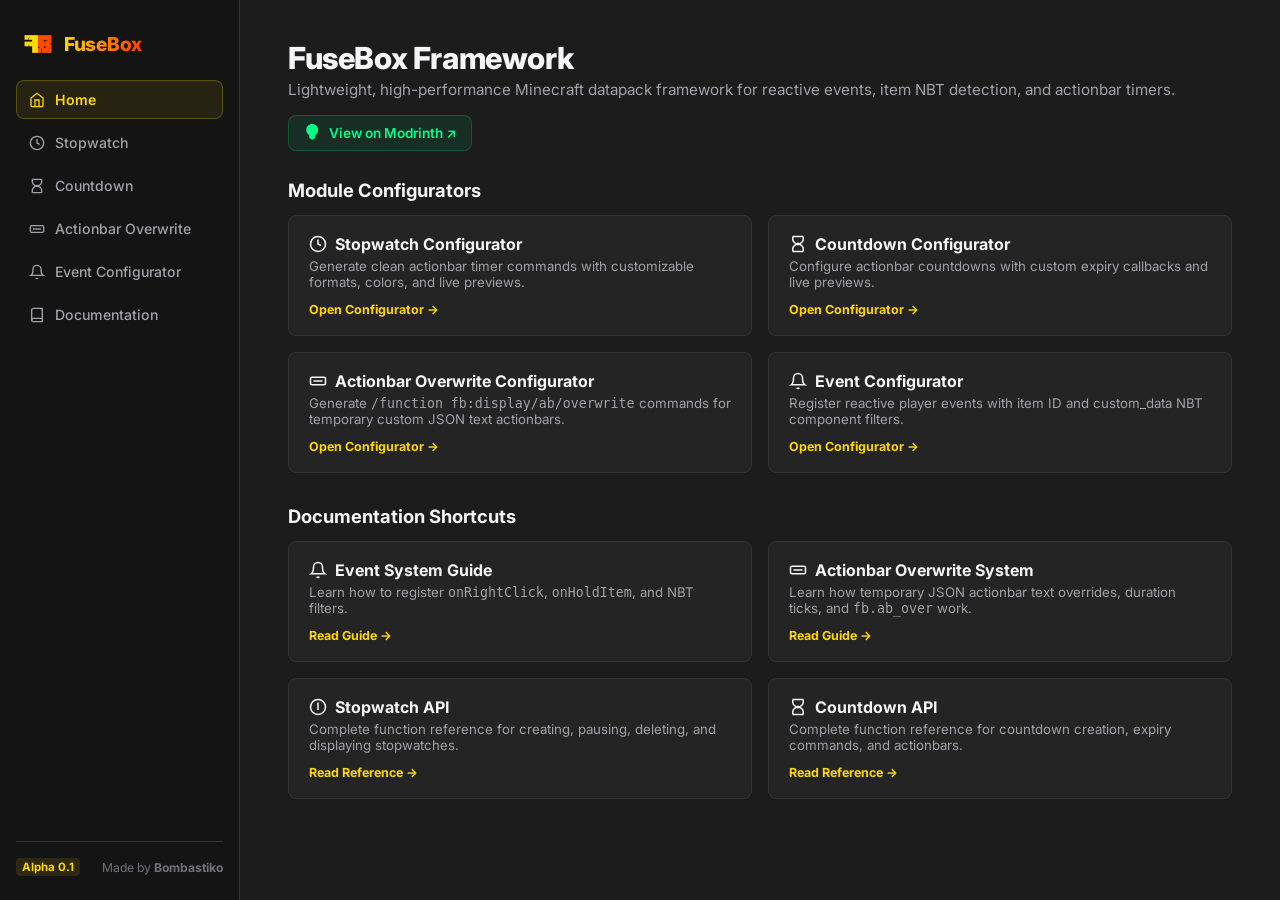
==== FuseBox/Wiki/index.html @ 9934d52d "Fix field visibility toggling and remove prefix text from Plain Text Builder in Actionbar Configurat" ====
<!DOCTYPE html>
<html lang="en">
<head>
  <meta charset="UTF-8">
  <meta name="viewport" content="width=device-width, initial-scale=1.0">
  <title>FuseBox Wiki & Configurator</title>
  <link rel="stylesheet" href="style.css?v=14.0">
  <link rel="preconnect" href="https://fonts.googleapis.com">
  <link rel="preconnect" href="https://fonts.gstatic.com" crossorigin>
  <link href="https://fonts.googleapis.com/css2?family=Inter:wght@400;500;600;700;800&family=JetBrains+Mono:wght@400;600&display=swap" rel="stylesheet">
</head>
<body>

  <!-- SIDEBAR NAVIGATION -->
  <aside class="sidebar">
    <div>
      <!-- LOGO BRAND (NO BOX / NO BORDER) -->
      <div class="logo-brand">
        <img src="logo.png" alt="FuseBox Logo" width="32" height="32" style="width:32px; height:32px; max-width:32px; max-height:32px; object-fit:contain;" class="logo-img">
        <span class="logo-title">FuseBox</span>
      </div>

      <nav class="menu">
        <button class="menu-item active" data-page="home-page">
          <svg viewBox="0 0 24 24" width="16" height="16" stroke="currentColor" stroke-width="2" fill="none"><path d="M3 9l9-7 9 7v11a2 2 0 0 1-2 2H5a2 2 0 0 1-2-2z"></path><polyline points="9 22 9 12 15 12 15 22"></polyline></svg>
          Home
        </button>

        <button class="menu-item" data-page="configurator-page">
          <svg viewBox="0 0 24 24" width="16" height="16" stroke="currentColor" stroke-width="2" fill="none"><circle cx="12" cy="12" r="10"></circle><polyline points="12 6 12 12 16 14"></polyline></svg>
          Stopwatch
        </button>

        <button class="menu-item" data-page="cd-configurator-page">
          <svg viewBox="0 0 24 24" width="16" height="16" stroke="currentColor" stroke-width="2" fill="none"><path d="M5 2h14M5 22h14M19 2v4c0 3-3 5-7 7-4-2-7-4-7-7V2M5 22v-4c0-3 3-5 7-7 4 2 7 4 7 7v4"></path></svg>
          Countdown
        </button>

        <button class="menu-item" data-page="ab-configurator-page">
          <svg viewBox="0 0 24 24" width="16" height="16" stroke="currentColor" stroke-width="2" fill="none"><rect x="2" y="7" width="20" height="10" rx="2" ry="2"></rect><line x1="6" y1="12" x2="18" y2="12"></line></svg>
          Actionbar Overwrite
        </button>

        <button class="menu-item" data-page="event-generator-page">
          <svg viewBox="0 0 24 24" width="16" height="16" stroke="currentColor" stroke-width="2" fill="none"><path d="M18 8A6 6 0 0 0 6 8c0 7-3 9-3 9h18s-3-2-3-9"></path><path d="M13.73 21a2 2 0 0 1-3.46 0"></path></svg>
          Event Configurator
        </button>

        <button class="menu-item" data-page="docs-page">
          <svg viewBox="0 0 24 24" width="16" height="16" stroke="currentColor" stroke-width="2" fill="none"><path d="M4 19.5A2.5 2.5 0 0 1 6.5 17H20"></path><path d="M6.5 2H20v20H6.5A2.5 2.5 0 0 1 4 19.5v-15A2.5 2.5 0 0 1 6.5 2z"></path></svg>
          Documentation
        </button>
      </nav>
    </div>

    <!-- SIDEBAR FOOTER -->
    <div class="sidebar-footer">
      <span class="version-tag">Alpha 0.1</span>
      <span>Made by <strong>Bombastiko</strong></span>
    </div>
  </aside>

  <!-- MAIN CONTENT AREA -->
  <main class="content">

    <!-- PAGE 0: HOME / DASHBOARD OVERVIEW -->
    <div id="home-page" class="page active">
      <div class="page-header">
        <h1>FuseBox Framework</h1>
        <p>Lightweight, high-performance Minecraft datapack framework for reactive events, item NBT detection, and actionbar timers.</p>
        <div style="margin-top:16px;">
          <a href="https://modrinth.com/datapack/fusebox" target="_blank" class="btn-modrinth">
            <svg width="18" height="18" viewBox="0 0 24 24" fill="currentColor"><path d="M12.252 0c-4.35 0-7.89 3.54-7.89 7.89 0 2.92 1.6 5.48 3.97 6.81v3.91l3.92 2.37 3.92-2.37v-3.91c2.37-1.33 3.97-3.89 3.97-6.81 0-4.35-3.54-7.89-7.89-7.89z"></path></svg>
            View on Modrinth ↗
          </a>
        </div>
      </div>

      <div style="margin-bottom:32px;">
        <h2 style="font-size:1.15rem; font-weight:700; margin-bottom:14px; color:var(--text-main);">Module Configurators</h2>
        <div class="shortcut-grid">
          <div class="shortcut-card" onclick="switchPage('configurator-page')">
            <div>
              <h3>
                <svg viewBox="0 0 24 24" width="18" height="18" stroke="currentColor" stroke-width="2" fill="none"><circle cx="12" cy="12" r="10"></circle><polyline points="12 6 12 12 16 14"></polyline></svg>
                Stopwatch Configurator
              </h3>
              <p>Generate clean actionbar timer commands with customizable formats, colors, and live previews.</p>
            </div>
            <div class="shortcut-arrow">Open Configurator →</div>
          </div>

          <div class="shortcut-card" onclick="switchPage('cd-configurator-page')">
            <div>
              <h3>
                <svg viewBox="0 0 24 24" width="18" height="18" stroke="currentColor" stroke-width="2" fill="none"><path d="M5 2h14M5 22h14M19 2v4c0 3-3 5-7 7-4-2-7-4-7-7V2M5 22v-4c0-3 3-5 7-7 4 2 7 4 7 7v4"></path></svg>
                Countdown Configurator
              </h3>
              <p>Configure actionbar countdowns with custom expiry callbacks and live previews.</p>
            </div>
            <div class="shortcut-arrow">Open Configurator →</div>
          </div>

          <div class="shortcut-card" onclick="switchPage('ab-configurator-page')">
            <div>
              <h3>
                <svg viewBox="0 0 24 24" width="18" height="18" stroke="currentColor" stroke-width="2" fill="none"><rect x="2" y="7" width="20" height="10" rx="2" ry="2"></rect><line x1="6" y1="12" x2="18" y2="12"></line></svg>
                Actionbar Overwrite Configurator
              </h3>
              <p>Generate <code>/function fb:display/ab/overwrite</code> commands for temporary custom JSON text actionbars.</p>
            </div>
            <div class="shortcut-arrow">Open Configurator →</div>
          </div>

          <div class="shortcut-card" onclick="switchPage('event-generator-page')">
            <div>
              <h3>
                <svg viewBox="0 0 24 24" width="18" height="18" stroke="currentColor" stroke-width="2" fill="none"><path d="M18 8A6 6 0 0 0 6 8c0 7-3 9-3 9h18s-3-2-3-9"></path><path d="M13.73 21a2 2 0 0 1-3.46 0"></path></svg>
                Event Configurator
              </h3>
              <p>Register reactive player events with item ID and custom_data NBT component filters.</p>
            </div>
            <div class="shortcut-arrow">Open Configurator →</div>
          </div>
        </div>
      </div>

      <div>
        <h2 style="font-size:1.15rem; font-weight:700; margin-bottom:14px; color:var(--text-main);">Documentation Shortcuts</h2>
        <div class="shortcut-grid">
          <div class="shortcut-card" onclick="switchPage('docs-page'); switchDocTab('doc-events');">
            <div>
              <h3>
                <svg viewBox="0 0 24 24" width="18" height="18" stroke="currentColor" stroke-width="2" fill="none"><path d="M18 8A6 6 0 0 0 6 8c0 7-3 9-3 9h18s-3-2-3-9"></path><path d="M13.73 21a2 2 0 0 1-3.46 0"></path></svg>
                Event System Guide
              </h3>
              <p>Learn how to register <code>onRightClick</code>, <code>onHoldItem</code>, and NBT filters.</p>
            </div>
            <div class="shortcut-arrow">Read Guide →</div>
          </div>

          <div class="shortcut-card" onclick="switchPage('docs-page'); switchDocTab('doc-actionbar');">
            <div>
              <h3>
                <svg viewBox="0 0 24 24" width="18" height="18" stroke="currentColor" stroke-width="2" fill="none"><rect x="2" y="7" width="20" height="10" rx="2" ry="2"></rect><line x1="6" y1="12" x2="18" y2="12"></line></svg>
                Actionbar Overwrite System
              </h3>
              <p>Learn how temporary JSON actionbar text overrides, duration ticks, and <code>fb.ab_over</code> work.</p>
            </div>
            <div class="shortcut-arrow">Read Guide →</div>
          </div>

          <div class="shortcut-card" onclick="switchPage('docs-page'); switchDocTab('doc-stopwatches');">
            <div>
              <h3>
                <svg viewBox="0 0 24 24" width="18" height="18" stroke="currentColor" stroke-width="2" fill="none"><circle cx="12" cy="12" r="10"></circle><polyline points="12 6 12 16 14"></polyline></svg>
                Stopwatch API
              </h3>
              <p>Complete function reference for creating, pausing, deleting, and displaying stopwatches.</p>
            </div>
            <div class="shortcut-arrow">Read Reference →</div>
          </div>

          <div class="shortcut-card" onclick="switchPage('docs-page'); switchDocTab('doc-countdowns');">
            <div>
              <h3>
                <svg viewBox="0 0 24 24" width="18" height="18" stroke="currentColor" stroke-width="2" fill="none"><path d="M5 2h14M5 22h14M19 2v4c0 3-3 5-7 7-4-2-7-4-7-7V2M5 22v-4c0-3 3-5 7-7 4 2 7 4 7 7v4"></path></svg>
                Countdown API
              </h3>
              <p>Complete function reference for countdown creation, expiry commands, and actionbars.</p>
            </div>
            <div class="shortcut-arrow">Read Reference →</div>
          </div>
        </div>
      </div>
    </div>

    <!-- PAGE 1: STOPWATCH -->
    <div id="configurator-page" class="page">
      <div class="page-header">
        <h1>Stopwatch Configurator</h1>
        <p>Generate <code>/function fb:sw/display_ab_custom</code> commands for actionbar timers.</p>
      </div>

      <div class="config-layout">
        <!-- FORM CARD -->
        <div class="card">
          <div class="card-title">Stopwatch Parameters</div>
          <form id="configForm" onsubmit="event.preventDefault();">
            <div class="form-grid">
              <div class="field">
                <label for="player">Target Selector / Player *</label>
                <input type="text" id="player" placeholder="e.g. @a, @s, or player name">
              </div>

              <div class="field" id="global-type-group">
                <label for="global_type">Global Type</label>
                <select id="global_type">
                  <option value="soft" selected>Soft (Custom Override)</option>
                  <option value="hard">Hard (Force All)</option>
                </select>
              </div>

              <div class="field">
                <label for="sw">Stopwatch Name *</label>
                <input type="text" id="sw" placeholder="e.g. demo">
              </div>

              <div class="field">
                <label for="format">Format</label>
                <select id="format">
                  <option value="digital">Digital (HH:MM:SS)</option>
                  <option value="digital_short" selected>Digital Short (MM:SS.ms)</option>
                  <option value="letters">Letters (Xd Xh Xm Xs)</option>
                  <option value="dynamic">Dynamic</option>
                </select>
              </div>

              <div class="field">
                <label for="color">Primary Color</label>
                <select id="color">
                  <option value="gold" selected>Gold</option>
                  <option value="yellow">Yellow</option>
                  <option value="white">White</option>
                  <option value="gray">Gray</option>
                  <option value="red">Red</option>
                  <option value="green">Green</option>
                </select>
              </div>

              <div class="field">
                <label for="color_sec">Separator Color</label>
                <select id="color_sec">
                  <option value="yellow" selected>Yellow</option>
                  <option value="gold">Gold</option>
                  <option value="white">White</option>
                  <option value="gray">Gray</option>
                </select>
              </div>

              <div class="field">
                <label for="color_num">Number Color</label>
                <select id="color_num">
                  <option value="white" selected>White</option>
                  <option value="gold">Gold</option>
                  <option value="yellow">Yellow</option>
                </select>
              </div>

              <div class="field full-width">
                <label for="prefix">Prefix Text</label>
                <input type="text" id="prefix" placeholder="e.g. Timer: ">
              </div>

              <div class="field full-width">
                <label for="suffix">Suffix Text</label>
                <input type="text" id="suffix" placeholder="e.g.  (Active)">
              </div>

              <div class="field toggle-field full-width">
                <label for="bold">Apply Bold Formatting</label>
                <label class="switch">
                  <input type="checkbox" id="bold">
                  <span class="slider"></span>
                </label>
              </div>
            </div>
          </form>
        </div>

        <!-- PREVIEW & COMMAND CARD -->
        <div>
          <!-- PREVIEW CARD -->
          <div class="card brand-border-card" style="margin-bottom:24px;">
            <div class="card-title">
              <span>Actionbar Live Preview</span>
              <div style="display:flex; align-items:center; gap:6px;">
                <label for="preview-paused" style="font-size:0.75rem; color:var(--text-muted);">Paused</label>
                <input type="checkbox" id="preview-paused">
              </div>
            </div>
            <div class="preview-box">
              <div id="actionbarPreview" class="actionbar-text">Timer: 00:00.00</div>
            </div>
          </div>

          <!-- COMMAND CARD -->
          <div class="card brand-border-card">
            <div class="card-title">Generated Command</div>
            <div class="command-container">
              <div class="command-code"><code id="commandOutput">/function fb:sw/display_ab_custom {player:"@a",sw:"demo",format:"digital_short",color:"gold",color_sec:"yellow",color_num:"white",prefix:"Timer: ",suffix:"",bold:"false",global_type:"soft"}</code></div>
              <button id="copyBtn" class="btn-copy-compact">
                <svg width="14" height="14" viewBox="0 0 24 24" fill="none" stroke="currentColor" stroke-width="2"><path d="M16 4h2a2 2 0 0 1 2 2v14a2 2 0 0 1-2 2H6a2 2 0 0 1-2-2V6a2 2 0 0 1 2-2h2"></path><rect x="8" y="2" width="8" height="4" rx="1" ry="1"></rect></svg>
                Copy Command
              </button>
            </div>
          </div>
        </div>
      </div>
    </div>

    <!-- PAGE 2: COUNTDOWN -->
    <div id="cd-configurator-page" class="page">
      <div class="page-header">
        <h1>Countdown Configurator</h1>
        <p>Generate commands for actionbar countdowns with optional expiry callbacks.</p>
      </div>

      <div class="config-layout">
        <!-- FORM CARD -->
        <div class="card">
          <div class="card-title">Countdown Parameters</div>
          <form id="cdConfigForm" onsubmit="event.preventDefault();">
            <div class="form-grid">
              <div class="field">
                <label for="cd-player">Target Selector / Player *</label>
                <input type="text" id="cd-player" placeholder="e.g. @a, @s, or player name">
              </div>

              <div class="field" id="cd-global-type-group">
                <label for="cd-global_type">Global Type</label>
                <select id="cd-global_type">
                  <option value="soft" selected>Soft (Custom Override)</option>
                  <option value="hard">Hard (Force All)</option>
                </select>
              </div>

              <div class="field">
                <label for="cd-name">Countdown Name *</label>
                <input type="text" id="cd-name" placeholder="e.g. timer1">
              </div>

              <div class="field">
                <label for="cd-format">Format</label>
                <select id="cd-format">
                  <option value="digital">Digital (HH:MM:SS)</option>
                  <option value="digital_short" selected>Digital Short (MM:SS.ms)</option>
                  <option value="letters">Letters (Xd Xh Xm Xs)</option>
                  <option value="dynamic">Dynamic</option>
                </select>
              </div>

              <div class="field">
                <label for="cd-h">Hours</label>
                <input type="number" id="cd-h" placeholder="0" min="0">
              </div>

              <div class="field">
                <label for="cd-m">Minutes</label>
                <input type="number" id="cd-m" placeholder="1" min="0">
              </div>

              <div class="field">
                <label for="cd-s">Seconds</label>
                <input type="number" id="cd-s" placeholder="30" min="0">
              </div>

              <div class="field">
                <label for="cd-color">Primary Color</label>
                <select id="cd-color">
                  <option value="red" selected>Red</option>
                  <option value="gold">Gold</option>
                  <option value="yellow">Yellow</option>
                  <option value="white">White</option>
                </select>
              </div>

              <div class="field full-width">
                <label for="cd-prefix">Prefix Text</label>
                <input type="text" id="cd-prefix" placeholder="e.g. Time Left: ">
              </div>

              <div class="field full-width">
                <label for="cd-cmd">Expiry Callback Command (Optional)</label>
                <input type="text" id="cd-cmd" placeholder="Optional command on timer expiry (e.g. say Done!)">
                <span style="font-size:0.75rem; color:var(--text-dim);">If left empty, a silent command with no chat output or side effect will be used.</span>
              </div>

              <div class="field toggle-field full-width">
                <label for="cd-bold">Apply Bold Formatting</label>
                <label class="switch">
                  <input type="checkbox" id="cd-bold">
                  <span class="slider"></span>
                </label>
              </div>
            </div>
          </form>
        </div>

        <!-- PREVIEW & COMMANDS CARD -->
        <div>
          <!-- PREVIEW CARD -->
          <div class="card brand-border-card" style="margin-bottom:24px;">
            <div class="card-title">
              <span>Actionbar Live Preview</span>
              <div style="display:flex; align-items:center; gap:6px;">
                <label for="cd-preview-paused" style="font-size:0.75rem; color:var(--text-muted);">Paused</label>
                <input type="checkbox" id="cd-preview-paused">
              </div>
            </div>
            <div class="preview-box">
              <div id="cd-actionbarPreview" class="actionbar-text">Time Left: 01:30.00</div>
            </div>
          </div>

          <!-- COMMANDS CARD -->
          <div class="card brand-border-card">
            <div class="card-title">Generated Commands</div>
            <div class="command-container">
              <label style="font-size:0.75rem; color:var(--text-muted); font-weight:700;">1. Create Countdown</label>
              <div class="command-code"><code id="cd-commandOutputCreate">/function fb:cd/create {name:"timer1",h:0,m:1,s:30,on_complete:'data get storage fb:tmp dummy'}</code></div>
              <button id="cd-copyBtnCreate" class="btn-copy-compact">Copy Create</button>

              <label style="font-size:0.75rem; color:var(--text-muted); font-weight:700; margin-top:6px;">2. Start Countdown</label>
              <div class="command-code"><code id="cd-commandOutputStart">/function fb:cd/start {name:"timer1"}</code></div>
              <button id="cd-copyBtnStart" class="btn-copy-compact">Copy Start</button>

              <label style="font-size:0.75rem; color:var(--text-muted); font-weight:700; margin-top:6px;">3. Display Actionbar</label>
              <div class="command-code"><code id="cd-commandOutputDisplay">/function fb:cd/display_ab_custom {player:"@a",cd:"timer1",format:"digital_short",color:"red",color_sec:"gray",color_num:"white",prefix:"Time Left: ",suffix:"",bold:"false",global_type:"soft"}</code></div>
              <button id="cd-copyBtnDisplay" class="btn-copy-compact">Copy Display</button>
            </div>
          </div>
        </div>
      </div>
    </div>

    <!-- PAGE 3: ACTIONBAR OVERWRITE CONFIGURATOR -->
    <div id="ab-configurator-page" class="page">
      <div class="page-header">
        <h1>Actionbar Overwrite Configurator</h1>
        <p>Generate <code>/function fb:display/ab/overwrite</code> commands to display temporary custom JSON text actionbars for a specific duration in ticks.</p>
      </div>

      <div class="config-layout">
        <!-- FORM CARD -->
        <div class="card">
          <div class="card-title">Actionbar Overwrite Parameters</div>
          <form id="abConfigForm" onsubmit="event.preventDefault();">
            <div class="form-grid">
              <div class="field full-width">
                <label for="ab-player">Target Player / Selector *</label>
                <input type="text" id="ab-player" placeholder="e.g. @a, @s, or player name">
              </div>

              <div class="field full-width">
                <label for="ab-duration">Duration in Ticks (20 Ticks = 1 Second) *</label>
                <input type="number" id="ab-duration" placeholder="e.g. 100" min="1">
                <span style="font-size:0.75rem; color:var(--text-dim);" id="ab-duration-hint">100 ticks = 5.0 seconds duration</span>
              </div>

              <div class="field full-width">
                <label for="ab-mode">Format Mode</label>
                <select id="ab-mode">
                  <option value="plain" selected>Plain Text Builder</option>
                  <option value="json">Raw JSON Component</option>
                </select>
              </div>

              <!-- PLAIN TEXT BUILDER FIELDS -->
              <div class="field full-width" id="ab-text-group">
                <label for="ab-custom-text">Message Text *</label>
                <input type="text" id="ab-custom-text" placeholder="e.g. Speed Boost Active!">
              </div>

              <div class="field" id="ab-color-group">
                <label for="ab-color">Text Color</label>
                <select id="ab-color">
                  <option value="gold" selected>Gold</option>
                  <option value="yellow">Yellow</option>
                  <option value="white">White</option>
                  <option value="gray">Gray</option>
                  <option value="red">Red</option>
                  <option value="green">Green</option>
                  <option value="blue">Blue</option>
                </select>
              </div>

              <div class="field toggle-field" id="ab-bold-group">
                <label for="ab-bold">Apply Bold Formatting</label>
                <label class="switch">
                  <input type="checkbox" id="ab-bold" checked>
                  <span class="slider"></span>
                </label>
              </div>

              <!-- RAW JSON COMPONENT FIELDS -->
              <div class="field full-width hidden-field" id="ab-json-group">
                <label for="ab-raw-json">Raw JSON Text Component *</label>
                <input type="text" id="ab-raw-json" placeholder='e.g. [{"text":"test text","color":"gold","bold":true}]'>
                <span style="font-size:0.75rem; color:var(--text-dim);">Enter raw Minecraft NBT JSON text component string or array.</span>
              </div>
            </div>
          </form>
        </div>

        <!-- PREVIEW & COMMAND CARD -->
        <div>
          <div class="card brand-border-card" style="margin-bottom:24px;">
            <div class="card-title">
              <span>Actionbar Live Preview</span>
            </div>
            <div class="preview-box">
              <div id="ab-actionbarPreview" class="actionbar-text">[INFO] Speed Boost Active!</div>
            </div>
          </div>

          <div class="card brand-border-card">
            <div class="card-title">Generated Command</div>
            <div class="command-container">
              <label style="font-size:0.75rem; color:var(--text-muted); font-weight:700;">Actionbar Overwrite Command</label>
              <div class="command-code"><code id="ab-commandOutput">/function fb:display/ab/overwrite {player:"@a",text:'{"text":"[INFO] Speed Boost Active!","color":"gold","bold":true}',duration:100}</code></div>
              <button id="ab-copyBtn" class="btn-copy-compact">
                <svg width="14" height="14" viewBox="0 0 24 24" fill="none" stroke="currentColor" stroke-width="2"><path d="M16 4h2a2 2 0 0 1 2 2v14a2 2 0 0 1-2 2H6a2 2 0 0 1-2-2V6a2 2 0 0 1 2-2h2"></path><rect x="8" y="2" width="8" height="4" rx="1" ry="1"></rect></svg>
                Copy Overwrite Command
              </button>
            </div>
          </div>
        </div>
      </div>
    </div>

    <!-- PAGE 4: EVENT CONFIGURATOR -->
    <div id="event-generator-page" class="page">
      <div class="page-header">
        <h1>Event Configurator</h1>
        <p>Register reactive player events with <code>item_id</code> and <code>custom_data</code> NBT component filters.</p>
      </div>

      <div class="config-layout">
        <div class="card">
          <div class="card-title">Event Parameters</div>
          <form id="eventGenForm" onsubmit="event.preventDefault();">
            <div class="form-grid">
              <div class="field">
                <label for="eg-type">Callback Action Type</label>
                <select id="eg-type">
                  <option value="command" selected>Direct Command (cmd)</option>
                  <option value="function">Function Call (fn)</option>
                </select>
              </div>

              <div class="field">
                <label for="eg-event">Event Name</label>
                <select id="eg-event">
                  <option value="onRightClick" selected>onRightClick</option>
                  <option value="onHoldItem">onHoldItem</option>
                  <option value="onJoin">onJoin</option>
                  <option value="onDeath">onDeath</option>
                  <option value="onLeave">onLeave</option>
                  <option value="onKillPlayer">onKillPlayer</option>
                  <option value="onKilledByPlayer">onKilledByPlayer</option>
                  <option value="onDamage">onDamage</option>
                  <option value="onEntityKill">onEntityKill</option>
                  <option value="whileOnline">whileOnline</option>
                  <option value="whileOffline">whileOffline</option>
                </select>
              </div>

              <!-- ITEM-RELATED FIELDS (HIDES AUTOMATICALLY FOR NON-ITEM EVENTS) -->
              <div class="field full-width" id="eg-item-group">
                <label for="eg-item" id="eg-item-label">Required Item ID *</label>
                <input type="text" id="eg-item" placeholder="e.g. carrot_on_a_stick or warped_fungus_on_a_stick">
                <span id="eg-item-hint" class="field-info">
                  <svg width="12" height="12" viewBox="0 0 24 24" fill="none" stroke="currentColor" stroke-width="2"><circle cx="12" cy="12" r="10"></circle><line x1="12" y1="8" x2="12" y2="12"></line><line x1="12" y1="16" x2="12.01" y2="16"></line></svg>
                  Required for onRightClick: minecraft:carrot_on_a_stick or minecraft:warped_fungus_on_a_stick
                </span>
              </div>

              <div class="field full-width" id="eg-cd-group">
                <label for="eg-cd">Required Custom Data NBT Compound *</label>
                <input type="text" id="eg-cd" placeholder='e.g. {id:"ascend"} or {id:"fire"}'>
                <span style="font-size:0.75rem; color:var(--text-dim);">Matches items with modern Minecraft 1.20.5+ custom_data component (e.g. /give @s carrot_on_a_stick[custom_data={id:"ascend"}]).</span>
              </div>

              <div class="field full-width">
                <label for="eg-fn" id="eg-fn-label">Target Command *</label>
                <input type="text" id="eg-fn" placeholder="e.g. scoreboard players add @s fb.t_fire 1">
              </div>
            </div>
          </form>
        </div>

        <div class="card brand-border-card">
          <div class="card-title">Registration Command</div>
          <div class="command-container">
            <div class="command-code"><code id="eg-commandOutput">/function fb:event/register_item_cmd {event:"onRightClick",item_id:"carrot_on_a_stick",custom_data:{id:"ascend"},cmd:"scoreboard players add @s fb.t_fire 1"}</code></div>
            <button id="eg-copyBtn" class="btn-copy-compact">
              <svg width="14" height="14" viewBox="0 0 24 24" fill="none" stroke="currentColor" stroke-width="2"><path d="M16 4h2a2 2 0 0 1 2 2v14a2 2 0 0 1-2 2H6a2 2 0 0 1-2-2V6a2 2 0 0 1 2-2h2"></path><rect x="8" y="2" width="8" height="4" rx="1" ry="1"></rect></svg>
              Copy Registration Command
            </button>
          </div>
        </div>
      </div>
    </div>

    <!-- PAGE 5: DOCUMENTATION & WIKI -->
    <div id="docs-page" class="page">
      <div class="page-header">
        <h1>Documentation & API Reference</h1>
        <p>Complete documentation for events, stopwatches, countdowns, actionbars, and dependency checking in Minecraft 1.20.5+ / 1.21+.</p>
      </div>

      <nav class="docs-nav">
        <button class="docs-tab active" data-doc="doc-overview">Overview</button>
        <button class="docs-tab" data-doc="doc-actionbar">Actionbar System</button>
        <button class="docs-tab" data-doc="doc-events">Event System</button>
        <button class="docs-tab" data-doc="doc-stopwatches">Stopwatches API</button>
        <button class="docs-tab" data-doc="doc-countdowns">Countdowns API</button>
        <button class="docs-tab" data-doc="doc-dependency">Dependency Check</button>
        <button class="docs-tab" data-doc="doc-troubleshooting">Debugging</button>
      </nav>

      <!-- DOC: OVERVIEW -->
      <div id="doc-overview" class="doc-content active">
        <div class="card doc-block">
          <h2>
            <svg viewBox="0 0 24 24" width="22" height="22" stroke="currentColor" stroke-width="2" fill="none"><path d="M13 2L3 14h9l-1 8 10-12h-9l1-8z"></path></svg>
            Framework Overview
          </h2>
          <p>FuseBox handles complex NBT parsing, item detection, and actionbar UI management out-of-the-box in Minecraft 1.20.5+ / 1.21+.</p>

          <table class="wiki-table">
            <thead>
              <tr>
                <th>Function / Command</th>
                <th>Description</th>
              </tr>
            </thead>
            <tbody>
              <tr>
                <td><code>/function fb:debug/menu</code></td>
                <td>Opens in-game debug chat menu to toggle event and timer diagnostics.</td>
              </tr>
              <tr>
                <td><code>/function fb:event/reset_db</code></td>
                <td>Clears all registered event callbacks and scoreboards.</td>
              </tr>
              <tr>
                <td><code>/function fb:sw/reset-db</code></td>
                <td>Wipes all stopwatch timer instances and scoreboards.</td>
              </tr>
              <tr>
                <td><code>/function fb:cd/reset-db</code></td>
                <td>Wipes all countdown timer instances and scoreboards.</td>
              </tr>
              <tr>
                <td><code>/function fb:api/check_version</code></td>
                <td>Sets score <code>#fb_installed fb.version</code> to current version number for third-party packs.</td>
              </tr>
            </tbody>
          </table>
        </div>
      </div>

      <!-- DOC: ACTIONBAR SYSTEM -->
      <div id="doc-actionbar" class="doc-content">
        <div class="card doc-block">
          <h2>
            <svg viewBox="0 0 24 24" width="22" height="22" stroke="currentColor" stroke-width="2" fill="none"><rect x="2" y="7" width="20" height="10" rx="2" ry="2"></rect><line x1="6" y1="12" x2="18" y2="12"></line></svg>
            Actionbar Overwrite & Priority System
          </h2>
          <p>FuseBox features a built-in actionbar overwrite engine that allows datapacks to display temporary custom JSON text messages for a set duration without interfering with active timers.</p>

          <h3>1. Actionbar Overwrite Function: <code>/function fb:display/ab/overwrite</code></h3>
          <p>Displays a custom JSON text component on the actionbar for a specified duration in Minecraft ticks (20 ticks = 1 second). While active, it temporarily overrides any running stopwatch or countdown display. Once the duration expires, FuseBox automatically reverts to normal timer rendering.</p>
          <pre><code>/function fb:display/ab/overwrite {player:"@a",text:'{"text":"Speed Boost Active!","color":"gold","bold":true}',duration:100}</code></pre>

          <h3>Parameter Reference</h3>
          <table class="wiki-table">
            <thead>
              <tr>
                <th>Parameter</th>
                <th>Type</th>
                <th>Description</th>
              </tr>
            </thead>
            <tbody>
              <tr>
                <td><code>player</code></td>
                <td>String</td>
                <td>Target selector (e.g. <code>"@a"</code>, <code>"@s"</code>, or player name).</td>
              </tr>
              <tr>
                <td><code>text</code></td>
                <td>String / JSON Component</td>
                <td>Raw Minecraft JSON text component string (e.g. <code>'{"text":"Message","color":"gold"}'</code>).</td>
              </tr>
              <tr>
                <td><code>duration</code></td>
                <td>Integer</td>
                <td>Display duration in ticks (e.g. <code>100</code> ticks = 5 seconds). Sets score <code>fb.ab_over</code> on player.</td>
              </tr>
            </tbody>
          </table>

          <h3>2. Under the Hood Mechanics</h3>
          <ul>
            <li>Stores the custom JSON text payload in <code>storage fb:overwrite &lt;player&gt;.text</code>.</li>
            <li>Sets the <code>fb.ab_over</code> scoreboard objective on target players to the specified <code>duration</code> value.</li>
            <li>During each tick, FuseBox's display loop checks if <code>fb.ab_over</code> &gt; 0. If positive, it renders the custom JSON text component and decrements the score by 1.</li>
            <li>When <code>fb.ab_over</code> reaches 0, the overwrite automatically expires and normal timer displays resume seamlessly.</li>
          </ul>
        </div>
      </div>

      <!-- DOC: EVENT SYSTEM -->
      <div id="doc-events" class="doc-content">
        <div class="card doc-block">
          <h2>
            <svg viewBox="0 0 24 24" width="22" height="22" stroke="currentColor" stroke-width="2" fill="none"><path d="M18 8A6 6 0 0 0 6 8c0 7-3 9-3 9h18s-3-2-3-9"></path><path d="M13.73 21a2 2 0 0 1-3.46 0"></path></svg>
            Event System API
          </h2>
          <p>Register reactive player events with <code>item_id</code> and <code>custom_data</code> NBT component filters.</p>

          <h3>Standard Events</h3>
          <ul>
            <li><code>onJoin</code>: Fires when a player logs in or joins the world.</li>
            <li><code>onDeath</code>: Fires immediately when a player dies.</li>
            <li><code>onLeave</code>: Fires immediately when a player disconnects or leaves.</li>
            <li><code>onKillPlayer</code>: Fires <code>as</code> the killer when they kill another player.</li>
            <li><code>onKilledByPlayer</code>: Fires <code>as</code> the victim when killed by another player.</li>
            <li><code>onDamage</code>: Fires <code>as</code> the player when they take damage from any source.</li>
            <li><code>onEntityKill</code>: Fires <code>as</code> the player when they kill a mob/monster.</li>
            <li><code>whileOnline</code>: Fires every tick for all players currently online.</li>
            <li><code>whileOffline</code>: Fires every tick for all registered players currently offline.</li>
          </ul>

          <h3>Item-Specific Events</h3>
          <ul>
            <li><code>onRightClick</code>: Fires when a player right-clicks holding a Carrot on a Stick or Warped Fungus on a Stick.</li>
            <li><code>onHoldItem</code>: Fires every tick while a player is holding a specific item.</li>
          </ul>

          <h3>API Registration Commands</h3>
          <p><strong>1. Function Callbacks (Standard Events):</strong></p>
          <pre><code>/function fb:event/register {event:"onJoin", fn:"my_pack:welcome"}</code></pre>

          <p><strong>2. Direct Command Callbacks (Standard Events):</strong></p>
          <pre><code>/function fb:event/register_cmd {event:"onJoin", cmd:"say Welcome back, @s!"}</code></pre>

          <p><strong>3. Function Callbacks (Item Events with custom_data):</strong></p>
          <pre><code>/function fb:event/register_item {event:"onRightClick", fn:"my_pack:cast_spell", item_id:"minecraft:carrot_on_a_stick", custom_data:{id:"ascend"}}</code></pre>

          <p><strong>4. Direct Command Callbacks (Item Events with custom_data):</strong></p>
          <pre><code>/function fb:event/register_item_cmd {event:"onRightClick", cmd:"effect give @s speed 5 1", item_id:"minecraft:carrot_on_a_stick", custom_data:{id:"ascend"}}</code></pre>
        </div>
      </div>

      <!-- DOC: STOPWATCHES API -->
      <div id="doc-stopwatches" class="doc-content">
        <div class="card doc-block">
          <h2>
            <svg viewBox="0 0 24 24" width="22" height="22" stroke="currentColor" stroke-width="2" fill="none"><circle cx="12" cy="12" r="10"></circle><polyline points="12 6 12 16 14"></polyline></svg>
            Stopwatch API Reference
          </h2>
          <p>Create and display live actionbar stopwatches for players with full control over formats, colors, and global display priorities.</p>

          <h3>Parameter Reference</h3>
          <table class="wiki-table">
            <thead>
              <tr>
                <th>Parameter</th>
                <th>Type</th>
                <th>Description</th>
              </tr>
            </thead>
            <tbody>
              <tr>
                <td><code>player</code></td>
                <td>String</td>
                <td>Target selector (e.g. <code>@a</code>, <code>@s</code>, or player name).</td>
              </tr>
              <tr>
                <td><code>sw</code></td>
                <td>String</td>
                <td>Stopwatch identifier string (e.g. <code>demo</code>).</td>
              </tr>
              <tr>
                <td><code>format</code></td>
                <td>String</td>
                <td><code>digital</code> (HH:MM:SS), <code>digital_short</code> (MM:SS.ms), <code>letters</code> (Xd Xh Xm Xs), <code>dynamic</code>.</td>
              </tr>
              <tr>
                <td><code>color</code></td>
                <td>String</td>
                <td>Primary color tag: <code>gold</code>, <code>yellow</code>, <code>white</code>, <code>gray</code>, <code>red</code>, <code>green</code>, <code>blue</code>.</td>
              </tr>
            </tbody>
          </table>

          <h3>Stopwatch Functions</h3>
          <table class="wiki-table">
            <thead>
              <tr>
                <th>Command</th>
                <th>Description</th>
              </tr>
            </thead>
            <tbody>
              <tr>
                <td><code>/function fb:sw/create {name:"demo"}</code></td>
                <td>Creates a new stopwatch instance named <code>demo</code>.</td>
              </tr>
              <tr>
                <td><code>/function fb:sw/pause {name:"demo"}</code></td>
                <td>Pauses the <code>demo</code> stopwatch.</td>
              </tr>
              <tr>
                <td><code>/function fb:sw/resume {name:"demo"}</code></td>
                <td>Resumes the <code>demo</code> stopwatch.</td>
              </tr>
              <tr>
                <td><code>/function fb:sw/delete {name:"demo"}</code></td>
                <td>Deletes the <code>demo</code> stopwatch instance.</td>
              </tr>
              <tr>
                <td><code>/function fb:sw/reset-db</code></td>
                <td>Wipes all stopwatch instances and scoreboards.</td>
              </tr>
            </tbody>
          </table>
        </div>
      </div>

      <!-- DOC: COUNTDOWNS API -->
      <div id="doc-countdowns" class="doc-content">
        <div class="card doc-block">
          <h2>
            <svg viewBox="0 0 24 24" width="22" height="22" stroke="currentColor" stroke-width="2" fill="none"><path d="M5 2h14M5 22h14M19 2v4c0 3-3 5-7 7-4-2-7-4-7-7V2M5 22v-4c0-3 3-5 7-7 4 2 7 4 7 7v4"></path></svg>
            Countdown API Reference
          </h2>
          <p>Create countdowns with automatic expiry commands and custom actionbar displays.</p>

          <h3>Parameter Reference</h3>
          <table class="wiki-table">
            <thead>
              <tr>
                <th>Parameter</th>
                <th>Type</th>
                <th>Description</th>
              </tr>
            </thead>
            <tbody>
              <tr>
                <td><code>name</code></td>
                <td>String</td>
                <td>Countdown identifier string (e.g. <code>timer1</code>).</td>
              </tr>
              <tr>
                <td><code>h</code>, <code>m</code>, <code>s</code></td>
                <td>Integer</td>
                <td>Hours, minutes, and seconds duration.</td>
              </tr>
              <tr>
                <td><code>on_complete</code></td>
                <td>String</td>
                <td>Expiry callback command executed as player when timer reaches 0. Default silent command: <code>data get storage fb:tmp dummy</code>.</td>
              </tr>
            </tbody>
          </table>

          <h3>Countdown Functions</h3>
          <table class="wiki-table">
            <thead>
              <tr>
                <th>Command</th>
                <th>Description</th>
              </tr>
            </thead>
            <tbody>
              <tr>
                <td><code>/function fb:cd/create {name:"timer1",h:0,m:1,s:30,on_complete:'data get storage fb:tmp dummy'}</code></td>
                <td>Creates a countdown timer instance.</td>
              </tr>
              <tr>
                <td><code>/function fb:cd/start {name:"timer1"}</code></td>
                <td>Starts the <code>timer1</code> countdown.</td>
              </tr>
              <tr>
                <td><code>/function fb:cd/pause {name:"timer1"}</code></td>
                <td>Pauses the <code>timer1</code> countdown.</td>
              </tr>
              <tr>
                <td><code>/function fb:cd/resume {name:"timer1"}</code></td>
                <td>Resumes the <code>timer1</code> countdown.</td>
              </tr>
              <tr>
                <td><code>/function fb:cd/delete {name:"timer1"}</code></td>
                <td>Deletes the <code>timer1</code> countdown instance.</td>
              </tr>
              <tr>
                <td><code>/function fb:cd/reset-db</code></td>
                <td>Wipes all countdown instances and scoreboards.</td>
              </tr>
            </tbody>
          </table>
        </div>
      </div>

      <!-- DOC: DEPENDENCY CHECK -->
      <div id="doc-dependency" class="doc-content">
        <div class="card doc-block">
          <h2>
            <svg viewBox="0 0 24 24" width="22" height="22" stroke="currentColor" stroke-width="2" fill="none"><path d="M21 16V8a2 2 0 0 0-1-1.73l-7-4a2 2 0 0 0-2 0l-7 4A2 2 0 0 0 3 8v8a2 2 0 0 0 1 1.73l7 4a2 2 0 0 0 2 0l7-4A2 2 0 0 0 21 16z"></path><polyline points="3.27 6.96 12 12.01 20.73 6.96"></polyline><line x1="12" y1="22.08" x2="12" y2="12"></line></svg>
            Datapack Dependency Check
          </h2>
          <p>If you are developing a custom datapack that requires FuseBox, add this check to your pack's <code>load.mcfunction</code> to verify if FuseBox is installed and up-to-date:</p>

          <pre><code># 1. Initialize temporary check objective
scoreboard objectives add fb.version dummy
scoreboard players set #fb_installed fb.version 0

# 2. Call FuseBox version check function
function fb:api/check_version

# 3. Check results and display errors/warnings
execute if score #fb_installed fb.version matches 0 run tellraw @a [{"text": "[my_pack] ", "color": "gold", "bold": true}, {"text": "Error: FuseBox is NOT installed! This pack requires FuseBox v0.1 Alpha or newer.", "color": "red"}]
execute if score #fb_installed fb.version matches 1.. if score #fb_installed fb.version matches ..0 run tellraw @a [{"text": "[my_pack] ", "color": "gold", "bold": true}, {"text": "Warning: FuseBox is out of date! Please update FuseBox to at least v0.1 Alpha.", "color": "red"}]</code></pre>
        </div>
      </div>

      <!-- DOC: DEBUGGING -->
      <div id="doc-troubleshooting" class="doc-content">
        <div class="card doc-block">
          <h2>
            <svg viewBox="0 0 24 24" width="22" height="22" stroke="currentColor" stroke-width="2" fill="none"><path d="M14.7 6.3a1 1 0 0 0 0 1.4l1.6 1.6a1 1 0 0 0 1.4 0l3.77-3.77a6 6 0 0 1-7.94 7.94l-6.91 6.91a2.12 2.12 0 0 1-3-3l6.91-6.91a6 6 0 0 1 7.94-7.94l-3.76 3.76z"></path></svg>
            Debugging & Diagnostics
          </h2>
          <p>FuseBox features built-in tools to inspect NBT storages and toggle chat diagnostics.</p>

          <h3>1. In-Game Debug Menu</h3>
          <pre><code>/function fb:debug/menu</code></pre>

          <h3>2. Toggle Chat Diagnostics</h3>
          <pre><code># Turn debug ON
/data modify storage fb:config debug set value 1b

# Turn debug OFF
/data modify storage fb:config debug set value 0b</code></pre>

          <h3>3. Inspect Registrations</h3>
          <pre><code>/function fb:sw/debug_info
/function fb:cd/debug_info
/function fb:event/debug_info</code></pre>
        </div>
      </div>
    </div>

  </main>

  <script src="app.js"></script>
</body>
</html>
---- FuseBox/Wiki/style.css ----
/* ==========================================================================
   FuseBox Wiki & Configurator - Flat Modern Theme (#1C1C1C)
   ========================================================================== */

:root {
  /* Colors */
  --bg-main: #1c1c1c;
  --bg-sidebar: #141414;
  --bg-card: #242424;
  --bg-card-hover: #2a2a2a;
  --bg-input: #171717;
  --border-color: #333333;

  --text-main: #f5f5f7;
  --text-muted: #a1a1aa;
  --text-dim: #71717a;

  /* Gradient: Yellow on LEFT, Red-Orange on RIGHT (Matches FB Logo!) */
  --brand-gradient: linear-gradient(90deg, #FFD700 0%, #FF8800 50%, #FF3B00 100%);
  --accent-yellow: #ffd700;
  --accent-orange: #ff3b00;

  /* Minecraft Text Colors */
  --mc-gold: #ffaa00;
  --mc-yellow: #ffff55;
  --mc-white: #ffffff;
  --mc-gray: #aaaaaa;
  --mc-red: #ff5555;
  --mc-green: #55ff55;
  --mc-blue: #5555ff;
  --mc-dark-gray: #555555;

  --radius-lg: 12px;
  --radius-md: 8px;
  --radius-sm: 4px;
  --transition: all 0.15s ease;
}

* {
  box-sizing: border-box;
  margin: 0;
  padding: 0;
}

body {
  font-family: 'Inter', system-ui, -apple-system, sans-serif;
  background-color: var(--bg-main);
  color: var(--text-main);
  min-height: 100vh;
  display: flex;
}

/* ==========================================================================
   SIDEBAR (Clean, Flat, No Glow Effects)
   ========================================================================== */

.sidebar {
  width: 240px;
  background-color: var(--bg-sidebar);
  border-right: 1px solid var(--border-color);
  display: flex;
  flex-direction: column;
  justify-content: space-between;
  padding: 24px 16px;
  height: 100vh;
  position: fixed;
  left: 0;
  top: 0;
  z-index: 100;
}

/* Logo Brand */
.logo-brand {
  display: flex;
  align-items: center;
  gap: 10px;
  padding: 4px 6px 20px 6px;
}

.logo-img {
  width: 32px;
  height: 32px;
  object-fit: contain;
}

/* Gradient Title (Yellow -> Orange) */
.logo-title {
  font-size: 1.2rem;
  font-weight: 800;
  letter-spacing: -0.3px;
  background: var(--brand-gradient);
  -webkit-background-clip: text;
  -webkit-text-fill-color: transparent;
}

.menu {
  display: flex;
  flex-direction: column;
  gap: 4px;
  flex-grow: 1;
}

.menu-item {
  background: none;
  border: 1px solid transparent;
  color: var(--text-muted);
  font-family: inherit;
  font-size: 0.88rem;
  font-weight: 500;
  padding: 10px 12px;
  border-radius: var(--radius-md);
  cursor: pointer;
  display: flex;
  align-items: center;
  gap: 10px;
  text-align: left;
  transition: var(--transition);
}

.menu-item:hover {
  background-color: rgba(255, 255, 255, 0.04);
  color: var(--text-main);
}

.menu-item.active {
  background: rgba(255, 215, 0, 0.08);
  color: var(--accent-yellow);
  border-color: rgba(255, 215, 0, 0.25);
  font-weight: 600;
}

.sidebar-footer {
  padding-top: 16px;
  border-top: 1px solid var(--border-color);
  font-size: 0.76rem;
  color: var(--text-dim);
  display: flex;
  align-items: center;
  justify-content: space-between;
}

.version-tag {
  color: var(--accent-yellow);
  font-weight: 700;
  font-size: 0.72rem;
  background: rgba(255, 215, 0, 0.1);
  padding: 2px 6px;
  border-radius: 4px;
}

/* ==========================================================================
   MAIN CONTENT AREA & CARDS (Flat Dark, No Shadows/Glows)
   ========================================================================== */

.content {
  margin-left: 240px;
  padding: 40px 48px;
  flex-grow: 1;
  max-width: 1400px;
}

.page {
  display: none;
}

.page.active {
  display: block;
}

.page-header {
  margin-bottom: 28px;
}

.page-header h1 {
  font-size: 1.9rem;
  font-weight: 800;
  letter-spacing: -0.4px;
}

.page-header p {
  color: var(--text-muted);
  font-size: 0.95rem;
  margin-top: 4px;
}

/* FLAT CLEAN CARDS */
.card {
  background-color: var(--bg-card);
  border: 1px solid var(--border-color);
  border-radius: var(--radius-lg);
  padding: 24px 28px;
}

.card-title {
  font-size: 1.05rem;
  font-weight: 700;
  color: var(--text-main);
  margin-bottom: 18px;
  padding-bottom: 10px;
  border-bottom: 1px solid var(--border-color);
  display: flex;
  align-items: center;
  justify-content: space-between;
}

.card-title-with-icon {
  display: flex;
  align-items: center;
  gap: 8px;
}

/* HIGHLIGHT CARD (Yellow -> Orange Border, No Glow) */
.brand-border-card {
  border: 1.5px solid transparent;
  background-image: linear-gradient(var(--bg-card), var(--bg-card)), var(--brand-gradient);
  background-origin: border-box;
  background-clip: padding-box, border-box;
}

/* CONFIGURATOR LAYOUT */
.config-layout {
  display: grid;
  grid-template-columns: 1fr 1fr;
  gap: 28px;
  align-items: start;
}

.form-grid {
  display: grid;
  grid-template-columns: 1fr 1fr;
  gap: 16px;
}

.full-width {
  grid-column: span 2;
}

.field {
  display: flex;
  flex-direction: column;
  gap: 6px;
}

.field label {
  font-size: 0.8rem;
  font-weight: 600;
  color: var(--text-muted);
}

input[type="text"],
input[type="number"],
select {
  width: 100%;
  background-color: var(--bg-input);
  border: 1px solid var(--border-color);
  border-radius: var(--radius-md);
  color: var(--text-main);
  padding: 10px 12px;
  font-family: inherit;
  font-size: 0.88rem;
  outline: none;
  transition: var(--transition);
}

input::placeholder {
  color: #555558;
  font-style: normal;
}

/* ONLY THE 1PX BORDER TURNS RED FOR INVALID / UNFILLED FIELDS */
input.input-invalid, select.input-invalid {
  border-color: #ff4444 !important;
}

/* HIGH SPECIFICITY UTILITY TO GUARANTEE HIDING UNUSED FIELDS */
.field.hidden-field,
.field.full-width.hidden-field,
div.hidden-field,
.hidden-field {
  display: none !important;
}

.field-error {
  font-size: 0.75rem;
  color: #ff5555;
  font-weight: 500;
  margin-top: 2px;
  display: flex;
  align-items: center;
  gap: 4px;
}

.field-info {
  font-size: 0.75rem;
  color: var(--accent-yellow);
  font-weight: 500;
  margin-top: 2px;
  display: flex;
  align-items: center;
  gap: 4px;
}

input[type="text"]:focus,
input[type="number"]:focus,
select:focus {
  border-color: var(--accent-yellow);
}

.toggle-field {
  flex-direction: row;
  align-items: center;
  justify-content: space-between;
  padding: 10px 14px;
  background: var(--bg-input);
  border: 1px solid var(--border-color);
  border-radius: var(--radius-md);
}

.switch {
  position: relative;
  display: inline-block;
  width: 40px;
  height: 22px;
}

.switch input {
  opacity: 0;
  width: 0;
  height: 0;
}

.slider {
  position: absolute;
  cursor: pointer;
  top: 0; left: 0; right: 0; bottom: 0;
  background-color: #383838;
  transition: 0.2s;
  border-radius: 20px;
}

.slider:before {
  position: absolute;
  content: "";
  height: 16px;
  width: 16px;
  left: 3px;
  bottom: 3px;
  background-color: white;
  transition: 0.2s;
  border-radius: 50%;
}

input:checked + .slider {
  background: var(--brand-gradient);
}

input:checked + .slider:before {
  transform: translateX(18px);
}

/* PREVIEW BOX */
.preview-box {
  background-color: #121212;
  border: 1px solid var(--border-color);
  border-radius: var(--radius-md);
  padding: 20px;
  min-height: 80px;
  display: flex;
  align-items: center;
  justify-content: center;
}

.actionbar-text {
  font-family: 'Inter', system-ui, sans-serif;
  font-size: 1.15rem;
  letter-spacing: 0.2px;
}

/* COMMAND CODE OUTPUT */
.command-container {
  display: flex;
  flex-direction: column;
  gap: 12px;
}

.command-code {
  background-color: #141414;
  border: 1px solid var(--border-color);
  border-radius: var(--radius-md);
  padding: 14px 16px;
  font-family: 'JetBrains Mono', monospace;
  font-size: 0.82rem;
  color: var(--accent-yellow);
  word-break: break-all;
  white-space: pre-wrap;
  line-height: 1.5;
}

.btn-copy-compact {
  align-self: flex-end;
  background: var(--bg-card);
  border: 1px solid var(--border-color);
  color: var(--text-main);
  font-family: inherit;
  font-size: 0.8rem;
  font-weight: 600;
  padding: 8px 16px;
  border-radius: var(--radius-md);
  cursor: pointer;
  display: inline-flex;
  align-items: center;
  gap: 8px;
  transition: var(--transition);
}

.btn-copy-compact:hover {
  border-color: var(--accent-yellow);
  color: var(--accent-yellow);
  background: rgba(255, 215, 0, 0.05);
}

.btn-copy-compact.copied {
  background-color: #1e3a1e;
  border-color: #55ff55;
  color: #55ff55;
}

/* DASHBOARD OVERVIEW SHORTCUT CARDS */
.shortcut-grid {
  display: grid;
  grid-template-columns: 1fr 1fr;
  gap: 16px;
}

.shortcut-card {
  background-color: var(--bg-card);
  border: 1px solid var(--border-color);
  border-radius: var(--radius-md);
  padding: 18px 20px;
  cursor: pointer;
  display: flex;
  flex-direction: column;
  justify-content: space-between;
  gap: 12px;
  transition: var(--transition);
}

.shortcut-card:hover {
  background-color: var(--bg-card-hover);
  border-color: rgba(255, 215, 0, 0.4);
}

.shortcut-card-header {
  display: flex;
  align-items: center;
  gap: 10px;
}

.shortcut-card h3 {
  font-size: 1rem;
  font-weight: 700;
  color: var(--text-main);
  display: flex;
  align-items: center;
  gap: 8px;
}

.shortcut-card p {
  font-size: 0.83rem;
  color: var(--text-muted);
  margin-top: 4px;
}

.shortcut-arrow {
  font-size: 0.78rem;
  font-weight: 700;
  color: var(--accent-yellow);
}

.btn-modrinth {
  display: inline-flex;
  align-items: center;
  gap: 8px;
  background: rgba(0, 175, 100, 0.12);
  border: 1px solid rgba(0, 175, 100, 0.3);
  color: #00ff88;
  font-size: 0.85rem;
  font-weight: 600;
  padding: 8px 14px;
  border-radius: var(--radius-md);
  text-decoration: none;
  transition: var(--transition);
}

.btn-modrinth:hover {
  background: rgba(0, 175, 100, 0.2);
  border-color: #00ff88;
}

/* DOCUMENTATION TABS */
.docs-nav {
  display: flex;
  gap: 8px;
  border-bottom: 1px solid var(--border-color);
  padding-bottom: 12px;
  margin-bottom: 24px;
  flex-wrap: wrap;
}

.docs-tab {
  background: var(--bg-card);
  border: 1px solid var(--border-color);
  color: var(--text-muted);
  font-family: inherit;
  font-size: 0.85rem;
  font-weight: 600;
  padding: 8px 16px;
  border-radius: var(--radius-md);
  cursor: pointer;
  transition: var(--transition);
}

.docs-tab:hover {
  color: var(--text-main);
  background-color: var(--bg-card-hover);
}

.docs-tab.active {
  background: rgba(255, 215, 0, 0.1);
  color: var(--accent-yellow);
  border-color: rgba(255, 215, 0, 0.35);
}

.doc-content {
  display: none;
}

.doc-content.active {
  display: block;
}

.doc-block h2 {
  font-size: 1.3rem;
  font-weight: 800;
  margin-bottom: 12px;
  display: flex;
  align-items: center;
  gap: 10px;
}

.doc-block h3 {
  font-size: 1.02rem;
  font-weight: 700;
  color: var(--accent-yellow);
  margin-top: 24px;
  margin-bottom: 8px;
}

.doc-block p {
  color: var(--text-muted);
  font-size: 0.9rem;
  line-height: 1.6;
  margin-bottom: 12px;
}

.doc-block ul {
  margin-left: 20px;
  margin-bottom: 16px;
  color: var(--text-muted);
  font-size: 0.9rem;
  line-height: 1.7;
}

.doc-block pre {
  background-color: #141414;
  border: 1px solid var(--border-color);
  border-radius: var(--radius-md);
  padding: 14px 16px;
  font-family: 'JetBrains Mono', monospace;
  font-size: 0.83rem;
  color: var(--accent-yellow);
  overflow-x: auto;
  margin-bottom: 16px;
}

.doc-block code {
  font-family: 'JetBrains Mono', monospace;
  background-color: rgba(255, 255, 255, 0.06);
  padding: 2px 6px;
  border-radius: 4px;
  font-size: 0.82rem;
  color: #ffd700;
}

/* WIKI TABLE */
.wiki-table {
  width: 100%;
  border-collapse: collapse;
  margin-top: 14px;
  margin-bottom: 20px;
  font-size: 0.85rem;
}

.wiki-table th, .wiki-table td {
  padding: 10px 14px;
  text-align: left;
  border-bottom: 1px solid var(--border-color);
}

.wiki-table th {
  background-color: #181818;
  color: var(--text-main);
  font-weight: 700;
}

.wiki-table td {
  color: var(--text-muted);
}
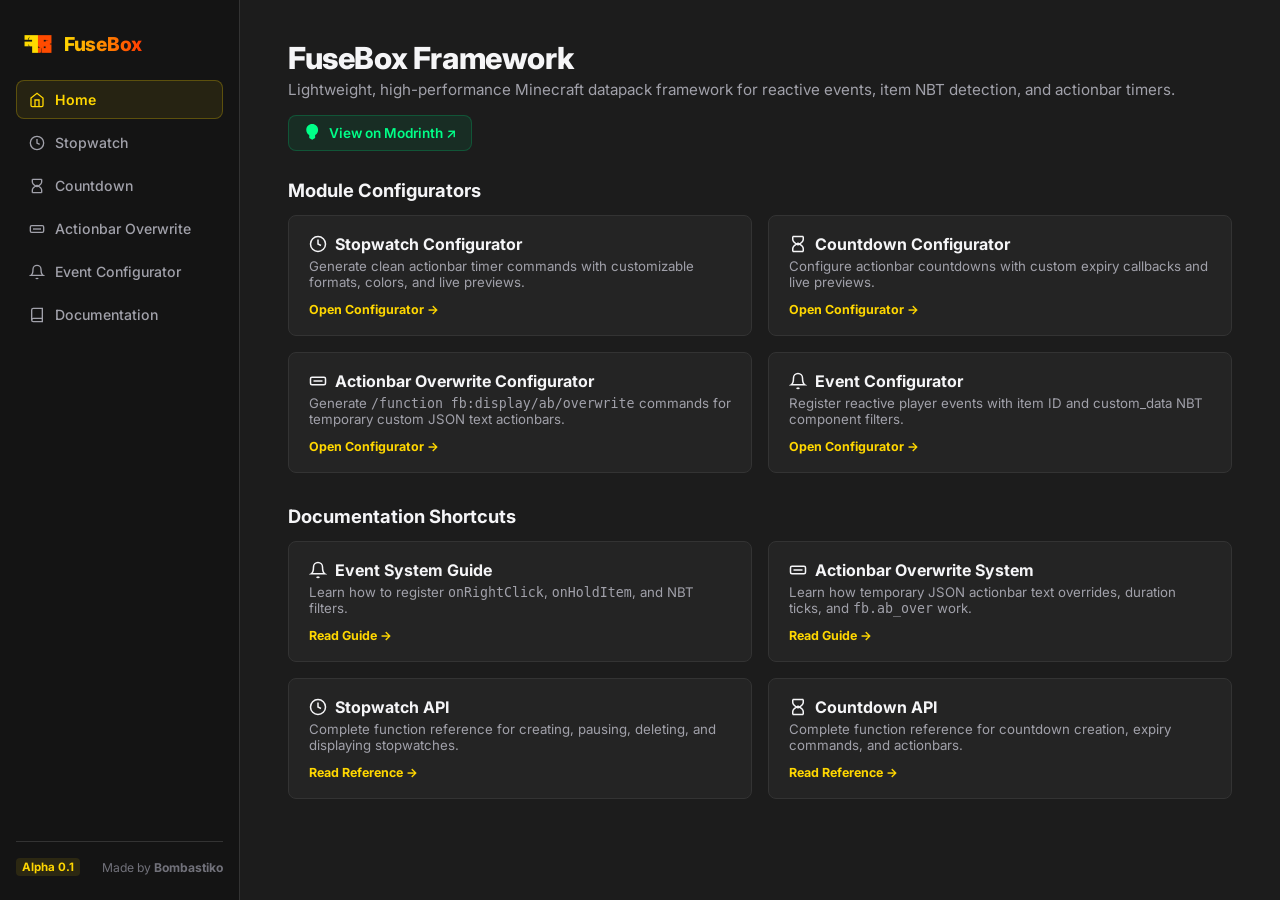
==== commit f0f0bf14: "Expand Stopwatch Configurator output with full command suite (Create, Display, Pause, Resume) and in" ====
--- a/FuseBox/Wiki/index.html
+++ b/FuseBox/Wiki/index.html
@@ -4,7 +4,7 @@
   <meta charset="UTF-8">
   <meta name="viewport" content="width=device-width, initial-scale=1.0">
   <title>FuseBox Wiki & Configurator</title>
-  <link rel="stylesheet" href="style.css?v=14.0">
+  <link rel="stylesheet" href="style.css?v=16.0">
   <link rel="preconnect" href="https://fonts.googleapis.com">
   <link rel="preconnect" href="https://fonts.gstatic.com" crossorigin>
   <link href="https://fonts.googleapis.com/css2?family=Inter:wght@400;500;600;700;800&family=JetBrains+Mono:wght@400;600&display=swap" rel="stylesheet">
@@ -153,7 +153,7 @@
           <div class="shortcut-card" onclick="switchPage('docs-page'); switchDocTab('doc-stopwatches');">
             <div>
               <h3>
-                <svg viewBox="0 0 24 24" width="18" height="18" stroke="currentColor" stroke-width="2" fill="none"><circle cx="12" cy="12" r="10"></circle><polyline points="12 6 12 16 14"></polyline></svg>
+                <svg viewBox="0 0 24 24" width="18" height="18" stroke="currentColor" stroke-width="2" fill="none"><circle cx="12" cy="12" r="10"></circle><polyline points="12 6 12 12 16 14"></polyline></svg>
                 Stopwatch API
               </h3>
               <p>Complete function reference for creating, pausing, deleting, and displaying stopwatches.</p>
@@ -179,7 +179,7 @@
     <div id="configurator-page" class="page">
       <div class="page-header">
         <h1>Stopwatch Configurator</h1>
-        <p>Generate <code>/function fb:sw/display_ab_custom</code> commands for actionbar timers.</p>
+        <p>Generate complete stopwatch creation, actionbar display, pause, and resume commands.</p>
       </div>
 
       <div class="config-layout">
@@ -284,15 +284,25 @@
             </div>
           </div>
 
-          <!-- COMMAND CARD -->
+          <!-- COMMANDS CARD -->
           <div class="card brand-border-card">
-            <div class="card-title">Generated Command</div>
+            <div class="card-title">Generated Commands</div>
             <div class="command-container">
+              <label style="font-size:0.75rem; color:var(--text-muted); font-weight:700;">1. Create Stopwatch</label>
+              <div class="command-code"><code id="sw-commandOutputCreate">/function fb:sw/create {name:"demo"}</code></div>
+              <button id="sw-copyBtnCreate" class="btn-copy-compact">Copy Create</button>
+
+              <label style="font-size:0.75rem; color:var(--text-muted); font-weight:700; margin-top:6px;">2. Display Actionbar</label>
               <div class="command-code"><code id="commandOutput">/function fb:sw/display_ab_custom {player:"@a",sw:"demo",format:"digital_short",color:"gold",color_sec:"yellow",color_num:"white",prefix:"Timer: ",suffix:"",bold:"false",global_type:"soft"}</code></div>
-              <button id="copyBtn" class="btn-copy-compact">
-                <svg width="14" height="14" viewBox="0 0 24 24" fill="none" stroke="currentColor" stroke-width="2"><path d="M16 4h2a2 2 0 0 1 2 2v14a2 2 0 0 1-2 2H6a2 2 0 0 1-2-2V6a2 2 0 0 1 2-2h2"></path><rect x="8" y="2" width="8" height="4" rx="1" ry="1"></rect></svg>
-                Copy Command
-              </button>
+              <button id="copyBtn" class="btn-copy-compact">Copy Display</button>
+
+              <label style="font-size:0.75rem; color:var(--text-muted); font-weight:700; margin-top:6px;">3. Pause Stopwatch</label>
+              <div class="command-code"><code id="sw-commandOutputPause">/function fb:sw/pause {name:"demo"}</code></div>
+              <button id="sw-copyBtnPause" class="btn-copy-compact">Copy Pause</button>
+
+              <label style="font-size:0.75rem; color:var(--text-muted); font-weight:700; margin-top:6px;">4. Resume Stopwatch</label>
+              <div class="command-code"><code id="sw-commandOutputResume">/function fb:sw/resume {name:"demo"}</code></div>
+              <button id="sw-copyBtnResume" class="btn-copy-compact">Copy Resume</button>
             </div>
           </div>
         </div>
@@ -449,20 +459,11 @@
               </div>
 
               <div class="field full-width">
-                <label for="ab-mode">Format Mode</label>
-                <select id="ab-mode">
-                  <option value="plain" selected>Plain Text Builder</option>
-                  <option value="json">Raw JSON Component</option>
-                </select>
-              </div>
-
-              <!-- PLAIN TEXT BUILDER FIELDS -->
-              <div class="field full-width" id="ab-text-group">
                 <label for="ab-custom-text">Message Text *</label>
                 <input type="text" id="ab-custom-text" placeholder="e.g. Speed Boost Active!">
               </div>
 
-              <div class="field" id="ab-color-group">
+              <div class="field">
                 <label for="ab-color">Text Color</label>
                 <select id="ab-color">
                   <option value="gold" selected>Gold</option>
@@ -475,19 +476,17 @@
                 </select>
               </div>
 
-              <div class="field toggle-field" id="ab-bold-group">
+              <div class="field">
+                <label for="ab-prefix">Prefix Text</label>
+                <input type="text" id="ab-prefix" placeholder="e.g. [INFO] ">
+              </div>
+
+              <div class="field full-width toggle-field">
                 <label for="ab-bold">Apply Bold Formatting</label>
                 <label class="switch">
                   <input type="checkbox" id="ab-bold" checked>
                   <span class="slider"></span>
                 </label>
-              </div>
-
-              <!-- RAW JSON COMPONENT FIELDS -->
-              <div class="field full-width hidden-field" id="ab-json-group">
-                <label for="ab-raw-json">Raw JSON Text Component *</label>
-                <input type="text" id="ab-raw-json" placeholder='e.g. [{"text":"test text","color":"gold","bold":true}]'>
-                <span style="font-size:0.75rem; color:var(--text-dim);">Enter raw Minecraft NBT JSON text component string or array.</span>
               </div>
             </div>
           </form>
@@ -548,11 +547,7 @@
                   <option value="onDeath">onDeath</option>
                   <option value="onLeave">onLeave</option>
                   <option value="onKillPlayer">onKillPlayer</option>
-                  <option value="onKilledByPlayer">onKilledByPlayer</option>
                   <option value="onDamage">onDamage</option>
-                  <option value="onEntityKill">onEntityKill</option>
-                  <option value="whileOnline">whileOnline</option>
-                  <option value="whileOffline">whileOffline</option>
                 </select>
               </div>
 
@@ -584,10 +579,7 @@
           <div class="card-title">Registration Command</div>
           <div class="command-container">
             <div class="command-code"><code id="eg-commandOutput">/function fb:event/register_item_cmd {event:"onRightClick",item_id:"carrot_on_a_stick",custom_data:{id:"ascend"},cmd:"scoreboard players add @s fb.t_fire 1"}</code></div>
-            <button id="eg-copyBtn" class="btn-copy-compact">
-              <svg width="14" height="14" viewBox="0 0 24 24" fill="none" stroke="currentColor" stroke-width="2"><path d="M16 4h2a2 2 0 0 1 2 2v14a2 2 0 0 1-2 2H6a2 2 0 0 1-2-2V6a2 2 0 0 1 2-2h2"></path><rect x="8" y="2" width="8" height="4" rx="1" ry="1"></rect></svg>
-              Copy Registration Command
-            </button>
+            <button id="eg-copyBtn" class="btn-copy-compact">Copy Registration Command</button>
           </div>
         </div>
       </div>
@@ -711,6 +703,28 @@
             Event System API
           </h2>
           <p>Register reactive player events with <code>item_id</code> and <code>custom_data</code> NBT component filters.</p>
+
+          <div style="background: rgba(255, 170, 0, 0.08); border-left: 4px solid var(--accent-yellow); padding: 14px 16px; border-radius: var(--radius-md); margin: 18px 0;">
+            <h4 style="margin: 0 0 6px 0; color: var(--accent-yellow); font-size: 0.92rem; display: flex; align-items: center; gap: 6px;">
+              <svg width="16" height="16" viewBox="0 0 24 24" fill="none" stroke="currentColor" stroke-width="2"><circle cx="12" cy="12" r="10"></circle><line x1="12" y1="8" x2="12" y2="12"></line><line x1="12" y1="16" x2="12.01" y2="16"></line></svg>
+              Execution Context & Macro Arguments (Crucial!)
+            </h4>
+            <p style="font-size: 0.85rem; margin: 0 0 8px 0; color: var(--text-main);">
+              All callbacks (both direct commands and function calls) execute <strong>as and at the player (<code>@s</code>)</strong> who triggered the event.
+            </p>
+            <p style="font-size: 0.85rem; margin: 0 0 6px 0; color: var(--text-main);">
+              When executing target callback functions (e.g. <code>my_pack:cast_spell</code>), FuseBox executes the target function as a <strong>Macro Function</strong> with NBT storage parameters. The macro parameters passed into your function are:
+            </p>
+            <ul style="font-size: 0.85rem; margin: 0 0 0 18px; color: var(--text-muted);">
+              <li><code>$(player)</code>: The player's username string (e.g. <code>"Bombastiko"</code>).</li>
+              <li><code>$(event)</code>: The name of the triggered event (e.g. <code>"onRightClick"</code>, <code>"onJoin"</code>).</li>
+              <li><code>$(item_id)</code>: The item ID string (for item events like <code>onRightClick</code> / <code>onHoldItem</code>).</li>
+              <li><code>$(custom_data)</code>: The custom NBT compound object (for item events).</li>
+            </ul>
+            <p style="font-size: 0.82rem; margin: 8px 0 0 0; color: var(--text-dim);">
+              <em>Note: If your callback function doesn't use macro parameters, standard Minecraft commands inside your function will still execute directly on <code>@s</code> (the player)!</em>
+            </p>
+          </div>
 
           <h3>Standard Events</h3>
           <ul>
@@ -743,6 +757,13 @@
 
           <p><strong>4. Direct Command Callbacks (Item Events with custom_data):</strong></p>
           <pre><code>/function fb:event/register_item_cmd {event:"onRightClick", cmd:"effect give @s speed 5 1", item_id:"minecraft:carrot_on_a_stick", custom_data:{id:"ascend"}}</code></pre>
+
+          <h3>Example Custom Macro Callback Function</h3>
+          <p>Create a macro function in your custom datapack that receives macro arguments from FuseBox:</p>
+          <pre><code># my_pack/data/my_pack/function/welcome_macro.mcfunction
+# Macro Arguments: player, event
+
+$tellraw @a [{"text":"[Server] Welcome ","color":"gold"},{"text":"$(player)","color":"yellow","bold":true},{"text":"! Triggered ","color":"gold"},{"text":"$(event)","color":"aqua"}]</code></pre>
         </div>
       </div>
 
@@ -755,6 +776,61 @@
           </h2>
           <p>Create and display live actionbar stopwatches for players with full control over formats, colors, and global display priorities.</p>
 
+          <h3>Standard 3-Step Workflow</h3>
+          <p><strong>Step 1. Create / Initialize Stopwatch Instance:</strong></p>
+          <pre><code>/function fb:sw/create {name:"demo"}</code></pre>
+
+          <p><strong>Step 2. Bind Actionbar Display (Custom Formatting & Priority):</strong></p>
+          <pre><code>/function fb:sw/display_ab_custom {player:"@a", sw:"demo", format:"digital_short", color:"gold", color_sec:"yellow", color_num:"white", prefix:"Timer: ", suffix:"", bold:"false", global_type:"soft"}</code></pre>
+
+          <p><strong>Step 3. State Control (Pause, Resume, Reset):</strong></p>
+          <pre><code>/function fb:sw/pause {name:"demo"}
+/function fb:sw/resume {name:"demo"}
+/function fb:sw/reset-db</code></pre>
+
+          <h3>Stopwatch Functions & Macro Signatures</h3>
+          <table class="wiki-table">
+            <thead>
+              <tr>
+                <th>Function Call</th>
+                <th>Exact NBT Macro Arguments Signature</th>
+                <th>Description</th>
+              </tr>
+            </thead>
+            <tbody>
+              <tr>
+                <td><code>fb:sw/create</code></td>
+                <td><code>/function fb:sw/create {name:"demo"}</code></td>
+                <td>Initializes a new stopwatch instance named <code>demo</code> (starts timer scores at 0).</td>
+              </tr>
+              <tr>
+                <td><code>fb:sw/display_ab_custom</code></td>
+                <td><code>/function fb:sw/display_ab_custom {player:"@a", sw:"demo", format:"digital_short", color:"gold", color_sec:"yellow", color_num:"white", prefix:"Timer: ", suffix:"", bold:"false", global_type:"soft"}</code></td>
+                <td>Configures custom actionbar display for <code>demo</code> timer with colors, prefix, format, and global priority.</td>
+              </tr>
+              <tr>
+                <td><code>fb:sw/display_ab</code></td>
+                <td><code>/function fb:sw/display_ab {player:"@a", sw:"demo"}</code></td>
+                <td>Binds stopwatch <code>demo</code> to actionbar display using default formatting.</td>
+              </tr>
+              <tr>
+                <td><code>fb:sw/pause</code></td>
+                <td><code>/function fb:sw/pause {name:"demo"}</code></td>
+                <td>Pauses tick counting for stopwatch <code>demo</code>.</td>
+              </tr>
+              <tr>
+                <td><code>fb:sw/resume</code></td>
+                <td><code>/function fb:sw/resume {name:"demo"}</code></td>
+                <td>Resumes tick counting for stopwatch <code>demo</code>.</td>
+              </tr>
+              <tr>
+                <td><code>fb:sw/reset-db</code></td>
+                <td><code>/function fb:sw/reset-db</code></td>
+                <td>Wipes all stopwatch instances and scoreboards.</td>
+              </tr>
+            </tbody>
+          </table>
+
           <h3>Parameter Reference</h3>
           <table class="wiki-table">
             <thead>
@@ -766,14 +842,19 @@
             </thead>
             <tbody>
               <tr>
+                <td><code>name</code></td>
+                <td>String</td>
+                <td>Stopwatch identifier string (e.g. <code>demo</code>). Used in <code>create</code>, <code>pause</code>, <code>resume</code>.</td>
+              </tr>
+              <tr>
                 <td><code>player</code></td>
                 <td>String</td>
-                <td>Target selector (e.g. <code>@a</code>, <code>@s</code>, or player name).</td>
+                <td>Target selector or player name (e.g. <code>@a</code>, <code>@s</code>, or player name).</td>
               </tr>
               <tr>
                 <td><code>sw</code></td>
                 <td>String</td>
-                <td>Stopwatch identifier string (e.g. <code>demo</code>).</td>
+                <td>Stopwatch identifier string passed to <code>display_ab_custom</code> (e.g. <code>demo</code>).</td>
               </tr>
               <tr>
                 <td><code>format</code></td>
@@ -781,41 +862,14 @@
                 <td><code>digital</code> (HH:MM:SS), <code>digital_short</code> (MM:SS.ms), <code>letters</code> (Xd Xh Xm Xs), <code>dynamic</code>.</td>
               </tr>
               <tr>
-                <td><code>color</code></td>
-                <td>String</td>
-                <td>Primary color tag: <code>gold</code>, <code>yellow</code>, <code>white</code>, <code>gray</code>, <code>red</code>, <code>green</code>, <code>blue</code>.</td>
-              </tr>
-            </tbody>
-          </table>
-
-          <h3>Stopwatch Functions</h3>
-          <table class="wiki-table">
-            <thead>
-              <tr>
-                <th>Command</th>
-                <th>Description</th>
-              </tr>
-            </thead>
-            <tbody>
-              <tr>
-                <td><code>/function fb:sw/create {name:"demo"}</code></td>
-                <td>Creates a new stopwatch instance named <code>demo</code>.</td>
-              </tr>
-              <tr>
-                <td><code>/function fb:sw/pause {name:"demo"}</code></td>
-                <td>Pauses the <code>demo</code> stopwatch.</td>
-              </tr>
-              <tr>
-                <td><code>/function fb:sw/resume {name:"demo"}</code></td>
-                <td>Resumes the <code>demo</code> stopwatch.</td>
-              </tr>
-              <tr>
-                <td><code>/function fb:sw/delete {name:"demo"}</code></td>
-                <td>Deletes the <code>demo</code> stopwatch instance.</td>
-              </tr>
-              <tr>
-                <td><code>/function fb:sw/reset-db</code></td>
-                <td>Wipes all stopwatch instances and scoreboards.</td>
+                <td><code>color</code>, <code>color_sec</code>, <code>color_num</code></td>
+                <td>String</td>
+                <td>Color tag options for primary text, separators, and digit numbers.</td>
+              </tr>
+              <tr>
+                <td><code>prefix</code>, <code>suffix</code>, <code>bold</code>, <code>global_type</code></td>
+                <td>String</td>
+                <td>Display prefix, suffix, bold formatting, and global priority settings (<code>"soft"</code> / <code>"hard"</code>).</td>
               </tr>
             </tbody>
           </table>
@@ -831,6 +885,74 @@
           </h2>
           <p>Create countdowns with automatic expiry commands and custom actionbar displays.</p>
 
+          <h3>Standard 4-Step Workflow</h3>
+          <p><strong>Step 1. Create Countdown Instance (Duration & Expiry Command):</strong></p>
+          <pre><code>/function fb:cd/create {name:"timer1", h:0, m:1, s:30, on_complete:'data get storage fb:tmp dummy'}</code></pre>
+
+          <p><strong>Step 2. Bind Actionbar Display (Custom Formatting & Priority):</strong></p>
+          <pre><code>/function fb:cd/display_ab_custom {player:"@a", cd:"timer1", format:"digital_short", color:"red", color_sec:"gray", color_num:"white", prefix:"Time Left: ", suffix:"", bold:"false", global_type:"soft"}</code></pre>
+
+          <p><strong>Step 3. Start Countdown:</strong></p>
+          <pre><code>/function fb:cd/start {name:"timer1"}</code></pre>
+
+          <p><strong>Step 4. State Control (Pause, Resume, Delete):</strong></p>
+          <pre><code>/function fb:cd/pause {name:"timer1"}
+/function fb:cd/resume {name:"timer1"}
+/function fb:cd/delete {name:"timer1"}</code></pre>
+
+          <h3>Countdown Functions & Macro Signatures</h3>
+          <table class="wiki-table">
+            <thead>
+              <tr>
+                <th>Function Call</th>
+                <th>Exact NBT Macro Arguments Signature</th>
+                <th>Description</th>
+              </tr>
+            </thead>
+            <tbody>
+              <tr>
+                <td><code>fb:cd/create</code></td>
+                <td><code>/function fb:cd/create {name:"timer1", h:0, m:1, s:30, on_complete:'data get storage fb:tmp dummy'}</code></td>
+                <td>Initializes countdown instance with hours, minutes, seconds, and expiry command.</td>
+              </tr>
+              <tr>
+                <td><code>fb:cd/display_ab_custom</code></td>
+                <td><code>/function fb:cd/display_ab_custom {player:"@a", cd:"timer1", format:"digital_short", color:"red", color_sec:"gray", color_num:"white", prefix:"Time Left: ", suffix:"", bold:"false", global_type:"soft"}</code></td>
+                <td>Configures custom actionbar display for <code>timer1</code> with colors, prefix, format, and global priority.</td>
+              </tr>
+              <tr>
+                <td><code>fb:cd/display_ab</code></td>
+                <td><code>/function fb:cd/display_ab {player:"@a", cd:"timer1"}</code></td>
+                <td>Binds countdown <code>timer1</code> to actionbar display using default formatting.</td>
+              </tr>
+              <tr>
+                <td><code>fb:cd/start</code></td>
+                <td><code>/function fb:cd/start {name:"timer1"}</code></td>
+                <td>Starts running countdown <code>timer1</code>.</td>
+              </tr>
+              <tr>
+                <td><code>fb:cd/pause</code></td>
+                <td><code>/function fb:cd/pause {name:"timer1"}</code></td>
+                <td>Pauses running countdown <code>timer1</code>.</td>
+              </tr>
+              <tr>
+                <td><code>fb:cd/resume</code></td>
+                <td><code>/function fb:cd/resume {name:"timer1"}</code></td>
+                <td>Resumes countdown <code>timer1</code>.</td>
+              </tr>
+              <tr>
+                <td><code>fb:cd/delete</code></td>
+                <td><code>/function fb:cd/delete {name:"timer1"}</code></td>
+                <td>Deletes countdown <code>timer1</code> instance and resets its scoreboards.</td>
+              </tr>
+              <tr>
+                <td><code>fb:cd/reset-db</code></td>
+                <td><code>/function fb:cd/reset-db</code></td>
+                <td>Wipes all countdown instances and scoreboards.</td>
+              </tr>
+            </tbody>
+          </table>
+
           <h3>Parameter Reference</h3>
           <table class="wiki-table">
             <thead>
@@ -844,53 +966,32 @@
               <tr>
                 <td><code>name</code></td>
                 <td>String</td>
-                <td>Countdown identifier string (e.g. <code>timer1</code>).</td>
+                <td>Countdown identifier string (e.g. <code>timer1</code>). Used in <code>create</code>, <code>start</code>, <code>pause</code>, <code>resume</code>, <code>delete</code>.</td>
               </tr>
               <tr>
                 <td><code>h</code>, <code>m</code>, <code>s</code></td>
                 <td>Integer</td>
-                <td>Hours, minutes, and seconds duration.</td>
+                <td>Initial duration hours, minutes, and seconds.</td>
               </tr>
               <tr>
                 <td><code>on_complete</code></td>
                 <td>String</td>
-                <td>Expiry callback command executed as player when timer reaches 0. Default silent command: <code>data get storage fb:tmp dummy</code>.</td>
-              </tr>
-            </tbody>
-          </table>
-
-          <h3>Countdown Functions</h3>
-          <table class="wiki-table">
-            <thead>
-              <tr>
-                <th>Command</th>
-                <th>Description</th>
-              </tr>
-            </thead>
-            <tbody>
-              <tr>
-                <td><code>/function fb:cd/create {name:"timer1",h:0,m:1,s:30,on_complete:'data get storage fb:tmp dummy'}</code></td>
-                <td>Creates a countdown timer instance.</td>
-              </tr>
-              <tr>
-                <td><code>/function fb:cd/start {name:"timer1"}</code></td>
-                <td>Starts the <code>timer1</code> countdown.</td>
-              </tr>
-              <tr>
-                <td><code>/function fb:cd/pause {name:"timer1"}</code></td>
-                <td>Pauses the <code>timer1</code> countdown.</td>
-              </tr>
-              <tr>
-                <td><code>/function fb:cd/resume {name:"timer1"}</code></td>
-                <td>Resumes the <code>timer1</code> countdown.</td>
-              </tr>
-              <tr>
-                <td><code>/function fb:cd/delete {name:"timer1"}</code></td>
-                <td>Deletes the <code>timer1</code> countdown instance.</td>
-              </tr>
-              <tr>
-                <td><code>/function fb:cd/reset-db</code></td>
-                <td>Wipes all countdown instances and scoreboards.</td>
+                <td>Expiry command executed as player when countdown reaches 0 (e.g. <code>'say Time is up!'</code>).</td>
+              </tr>
+              <tr>
+                <td><code>player</code></td>
+                <td>String</td>
+                <td>Target selector or player name (e.g. <code>@a</code>, <code>@s</code>, or player name).</td>
+              </tr>
+              <tr>
+                <td><code>cd</code></td>
+                <td>String</td>
+                <td>Countdown identifier string passed to <code>display_ab_custom</code> (e.g. <code>timer1</code>).</td>
+              </tr>
+              <tr>
+                <td><code>format</code>, <code>color</code>, <code>prefix</code></td>
+                <td>String</td>
+                <td>Formatting settings for the countdown actionbar display.</td>
               </tr>
             </tbody>
           </table>
@@ -901,7 +1002,7 @@
       <div id="doc-dependency" class="doc-content">
         <div class="card doc-block">
           <h2>
-            <svg viewBox="0 0 24 24" width="22" height="22" stroke="currentColor" stroke-width="2" fill="none"><path d="M21 16V8a2 2 0 0 0-1-1.73l-7-4a2 2 0 0 0-2 0l-7 4A2 2 0 0 0 3 8v8a2 2 0 0 0 1 1.73l7 4a2 2 0 0 0 2 0l7-4A2 2 0 0 0 21 16z"></path><polyline points="3.27 6.96 12 12.01 20.73 6.96"></polyline><line x1="12" y1="22.08" x2="12" y2="12"></line></svg>
+            <svg viewBox="0 0 24 24" width="22" height="22" stroke="currentColor" stroke-width="2" fill="none"><path d="M21 16V8a2 2 0 0 1-1-1.73l-7-4a2 2 0 0 0-2 0l-7 4A2 2 0 0 0 3 8v8a2 2 0 0 0 1 1.73l7 4a2 2 0 0 0 2 0l7-4A2 2 0 0 0 21 16z"></path><polyline points="3.27 6.96 12 12.01 20.73 6.96"></polyline><line x1="12" y1="22.08" x2="12" y2="12"></line></svg>
             Datapack Dependency Check
           </h2>
           <p>If you are developing a custom datapack that requires FuseBox, add this check to your pack's <code>load.mcfunction</code> to verify if FuseBox is installed and up-to-date:</p>
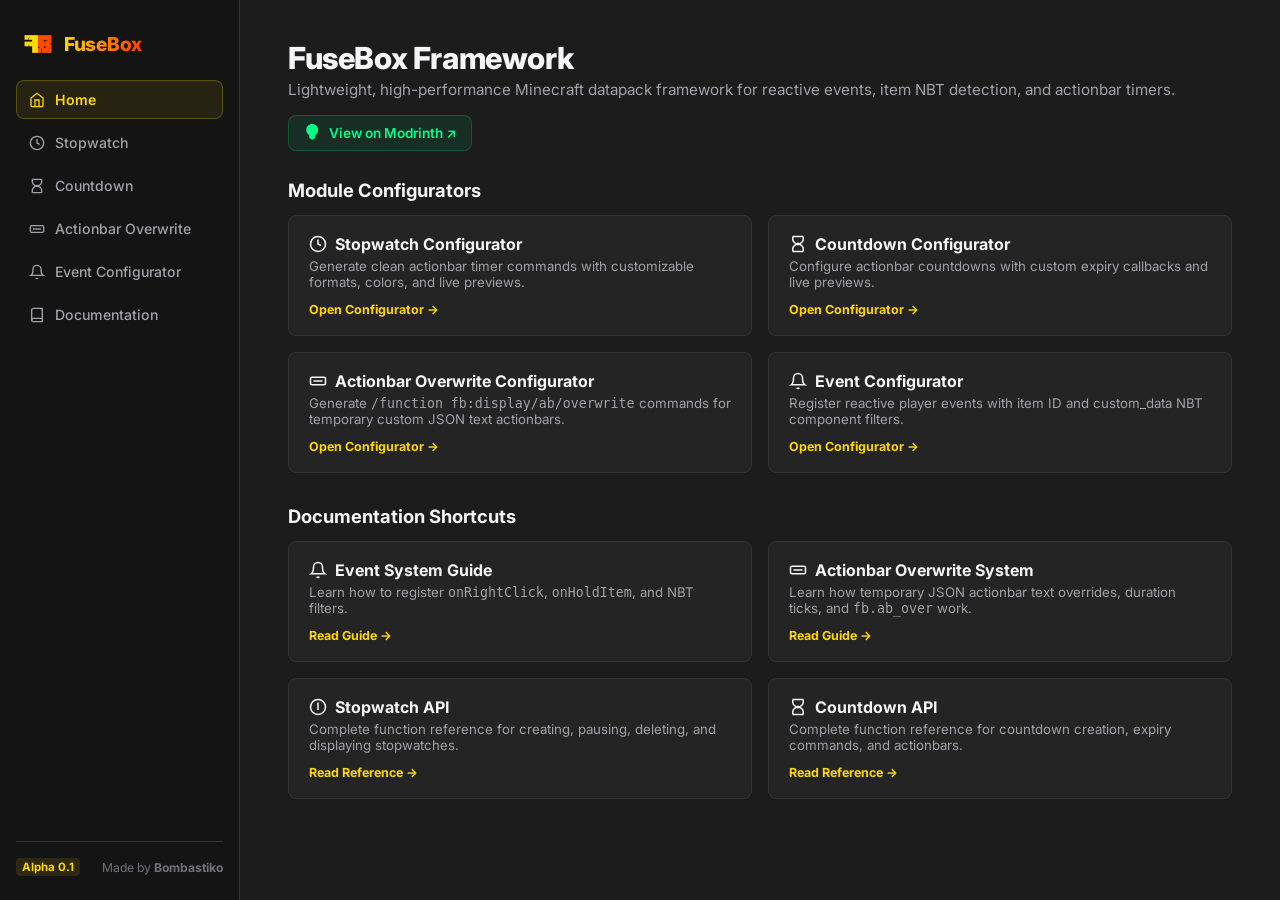
==== commit 2a58f1bd: "Restore Plain Text vs Raw JSON mode toggle in Actionbar Overwrite Configurator with live JSON compon" ====
--- a/FuseBox/Wiki/index.html
+++ b/FuseBox/Wiki/index.html
@@ -4,7 +4,7 @@
   <meta charset="UTF-8">
   <meta name="viewport" content="width=device-width, initial-scale=1.0">
   <title>FuseBox Wiki & Configurator</title>
-  <link rel="stylesheet" href="style.css?v=16.0">
+  <link rel="stylesheet" href="style.css?v=18.0">
   <link rel="preconnect" href="https://fonts.googleapis.com">
   <link rel="preconnect" href="https://fonts.gstatic.com" crossorigin>
   <link href="https://fonts.googleapis.com/css2?family=Inter:wght@400;500;600;700;800&family=JetBrains+Mono:wght@400;600&display=swap" rel="stylesheet">
@@ -153,7 +153,7 @@
           <div class="shortcut-card" onclick="switchPage('docs-page'); switchDocTab('doc-stopwatches');">
             <div>
               <h3>
-                <svg viewBox="0 0 24 24" width="18" height="18" stroke="currentColor" stroke-width="2" fill="none"><circle cx="12" cy="12" r="10"></circle><polyline points="12 6 12 12 16 14"></polyline></svg>
+                <svg viewBox="0 0 24 24" width="18" height="18" stroke="currentColor" stroke-width="2" fill="none"><circle cx="12" cy="12" r="10"></circle><polyline points="12 6 12 16 14"></polyline></svg>
                 Stopwatch API
               </h3>
               <p>Complete function reference for creating, pausing, deleting, and displaying stopwatches.</p>
@@ -280,7 +280,7 @@
               </div>
             </div>
             <div class="preview-box">
-              <div id="actionbarPreview" class="actionbar-text">Timer: 00:00.00</div>
+              <div id="actionbarPreview" class="actionbar-text">00:00.00</div>
             </div>
           </div>
 
@@ -293,7 +293,7 @@
               <button id="sw-copyBtnCreate" class="btn-copy-compact">Copy Create</button>
 
               <label style="font-size:0.75rem; color:var(--text-muted); font-weight:700; margin-top:6px;">2. Display Actionbar</label>
-              <div class="command-code"><code id="commandOutput">/function fb:sw/display_ab_custom {player:"@a",sw:"demo",format:"digital_short",color:"gold",color_sec:"yellow",color_num:"white",prefix:"Timer: ",suffix:"",bold:"false",global_type:"soft"}</code></div>
+              <div class="command-code"><code id="commandOutput">/function fb:sw/display_ab_custom {player:"@a",sw:"demo",format:"digital_short",color:"gold",color_sec:"yellow",color_num:"white",prefix:"",suffix:"",bold:"false",global_type:"soft"}</code></div>
               <button id="copyBtn" class="btn-copy-compact">Copy Display</button>
 
               <label style="font-size:0.75rem; color:var(--text-muted); font-weight:700; margin-top:6px;">3. Pause Stopwatch</label>
@@ -409,7 +409,7 @@
               </div>
             </div>
             <div class="preview-box">
-              <div id="cd-actionbarPreview" class="actionbar-text">Time Left: 01:30.00</div>
+              <div id="cd-actionbarPreview" class="actionbar-text">01:30.00</div>
             </div>
           </div>
 
@@ -426,7 +426,7 @@
               <button id="cd-copyBtnStart" class="btn-copy-compact">Copy Start</button>
 
               <label style="font-size:0.75rem; color:var(--text-muted); font-weight:700; margin-top:6px;">3. Display Actionbar</label>
-              <div class="command-code"><code id="cd-commandOutputDisplay">/function fb:cd/display_ab_custom {player:"@a",cd:"timer1",format:"digital_short",color:"red",color_sec:"gray",color_num:"white",prefix:"Time Left: ",suffix:"",bold:"false",global_type:"soft"}</code></div>
+              <div class="command-code"><code id="cd-commandOutputDisplay">/function fb:cd/display_ab_custom {player:"@a",cd:"timer1",format:"digital_short",color:"red",color_sec:"gray",color_num:"white",prefix:"",suffix:"",bold:"false",global_type:"soft"}</code></div>
               <button id="cd-copyBtnDisplay" class="btn-copy-compact">Copy Display</button>
             </div>
           </div>
@@ -458,12 +458,22 @@
                 <span style="font-size:0.75rem; color:var(--text-dim);" id="ab-duration-hint">100 ticks = 5.0 seconds duration</span>
               </div>
 
+              <!-- INPUT MODE TOGGLE SWITCH (PLAIN TEXT vs RAW JSON) -->
               <div class="field full-width">
+                <label for="ab-mode">Input Mode</label>
+                <select id="ab-mode">
+                  <option value="plain" selected>Plain Text & Visual Styling</option>
+                  <option value="json">Raw JSON Component (Advanced Array/Object)</option>
+                </select>
+              </div>
+
+              <!-- PLAIN TEXT MODE FIELDS -->
+              <div class="field full-width" id="ab-custom-text-group">
                 <label for="ab-custom-text">Message Text *</label>
                 <input type="text" id="ab-custom-text" placeholder="e.g. Speed Boost Active!">
               </div>
 
-              <div class="field">
+              <div class="field" id="ab-color-group">
                 <label for="ab-color">Text Color</label>
                 <select id="ab-color">
                   <option value="gold" selected>Gold</option>
@@ -476,18 +486,25 @@
                 </select>
               </div>
 
-              <div class="field">
+              <div class="field" id="ab-prefix-group">
                 <label for="ab-prefix">Prefix Text</label>
                 <input type="text" id="ab-prefix" placeholder="e.g. [INFO] ">
               </div>
 
-              <div class="field full-width toggle-field">
+              <div class="field full-width toggle-field" id="ab-bold-group">
                 <label for="ab-bold">Apply Bold Formatting</label>
                 <label class="switch">
                   <input type="checkbox" id="ab-bold" checked>
                   <span class="slider"></span>
                 </label>
               </div>
+
+              <!-- RAW JSON MODE FIELD (HIDDEN BY DEFAULT) -->
+              <div class="field full-width hidden-field" id="ab-raw-json-group">
+                <label for="ab-raw-json">Raw JSON Text Component Payload *</label>
+                <input type="text" id="ab-raw-json" placeholder='e.g. [{"text":"★ ","color":"yellow"},{"text":"ULTIMATE READY!","color":"gold","bold":true}]'>
+                <span style="font-size:0.75rem; color:var(--text-dim);" id="ab-json-hint">Enter valid Minecraft JSON component array or object.</span>
+              </div>
             </div>
           </form>
         </div>
@@ -499,7 +516,7 @@
               <span>Actionbar Live Preview</span>
             </div>
             <div class="preview-box">
-              <div id="ab-actionbarPreview" class="actionbar-text">[INFO] Speed Boost Active!</div>
+              <div id="ab-actionbarPreview" class="actionbar-text">Speed Boost Active!</div>
             </div>
           </div>
 
@@ -507,7 +524,7 @@
             <div class="card-title">Generated Command</div>
             <div class="command-container">
               <label style="font-size:0.75rem; color:var(--text-muted); font-weight:700;">Actionbar Overwrite Command</label>
-              <div class="command-code"><code id="ab-commandOutput">/function fb:display/ab/overwrite {player:"@a",text:'{"text":"[INFO] Speed Boost Active!","color":"gold","bold":true}',duration:100}</code></div>
+              <div class="command-code"><code id="ab-commandOutput">/function fb:display/ab/overwrite {player:"@a",text:'{"text":"Speed Boost Active!","color":"gold","bold":true}',duration:100}</code></div>
               <button id="ab-copyBtn" class="btn-copy-compact">
                 <svg width="14" height="14" viewBox="0 0 24 24" fill="none" stroke="currentColor" stroke-width="2"><path d="M16 4h2a2 2 0 0 1 2 2v14a2 2 0 0 1-2 2H6a2 2 0 0 1-2-2V6a2 2 0 0 1 2-2h2"></path><rect x="8" y="2" width="8" height="4" rx="1" ry="1"></rect></svg>
                 Copy Overwrite Command
